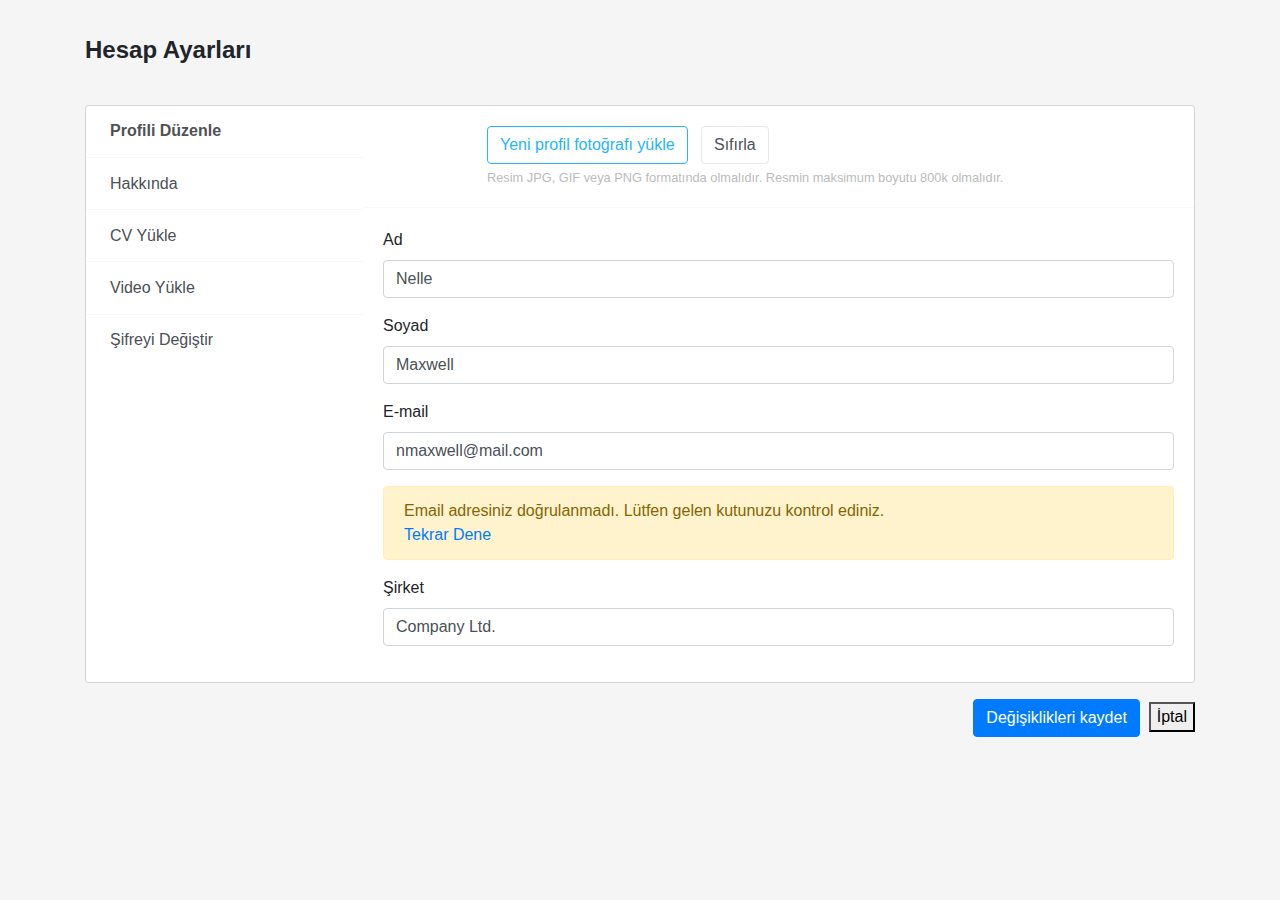
==== edit_profil.html @ 7c149d92 "Update edit_profil.html" ====
<!DOCTYPE html>
<html lang="en">
  <head>
    <meta charset="utf-8" />
    <!--  This file has been downloaded from bootdey.com @bootdey on twitter -->
    <!--  All snippets are MIT license http://bootdey.com/license -->
    <title>Hesap Ayarları</title>
    <meta name="viewport" content="width=device-width, initial-scale=1" />
    <script src="https://code.jquery.com/jquery-1.10.2.min.js"></script>
    <link
      href="https://cdn.jsdelivr.net/npm/bootstrap@4.5.0/dist/css/bootstrap.min.css"
      rel="stylesheet"
    />
    <script src="https://cdn.jsdelivr.net/npm/bootstrap@4.5.0/dist/js/bootstrap.bundle.min.js"></script>
  </head>

  <body>
    <div class="container light-style flex-grow-1 container-p-y">
      <h4 class="font-weight-bold py-3 mb-4">Hesap Ayarları</h4>

      <div class="card overflow-hidden">
        <div class="row no-gutters row-bordered row-border-light">
          <div class="col-md-3 pt-0">
            <div class="list-group list-group-flush account-settings-links">
              <a
                class="list-group-item list-group-item-action active"
                data-toggle="list"
                href="#account-general"
                >Profili Düzenle</a
              >
              <a
                class="list-group-item list-group-item-action"
                data-toggle="list"
                href="#account-info"
                >Hakkında</a
              >
              <a
                class="list-group-item list-group-item-action"
                data-toggle="list"
                href="#account-cv"
                >CV Yükle</a
              >
              <a
                class="list-group-item list-group-item-action"
                data-toggle="list"
                href="#account-video"
                >Video Yükle</a
              >
              <a
                class="list-group-item list-group-item-action"
                data-toggle="list"
                href="#account-change-password"
                >Şifreyi Değiştir</a
              >
            </div>
          </div>
          <div class="col-md-9">
            <div class="tab-content">
              <div class="tab-pane fade active show" id="account-general">
                <div class="card-body media align-items-center">
                  <img
                    src="https://bootdey.com/img/Content/avatar/avatar1.png"
                    alt=""
                    class="d-block ui-w-80"
                  />
                  <div class="media-body ml-4">
                    <label class="btn btn-outline-primary">
                      Yeni profil fotoğrafı yükle
                      <input type="file" class="account-settings-fileinput" />
                    </label>
                    &nbsp;
                    <button type="button" class="btn btn-default md-btn-flat">
                      Sıfırla
                    </button>

                    <div class="text-light small mt-1">
                      Resim JPG, GIF veya PNG formatında olmalıdır. Resmin
                      maksimum boyutu 800k olmalıdır.
                    </div>
                  </div>
                </div>
                <hr class="border-light m-0" />

                <div class="card-body">
                  <div class="form-group">
                    <label class="form-label">Ad</label>
                    <input type="text" class="form-control" value="Nelle" />
                  </div>
                  <div class="form-group">
                    <label class="form-label">Soyad</label>
                    <input type="text" class="form-control" value="Maxwell" />
                  </div>
                  <div class="form-group">
                    <label class="form-label">E-mail</label>
                    <input
                      type="text"
                      class="form-control mb-1"
                      value="nmaxwell@mail.com"
                    />
                    <div class="alert alert-warning mt-3">
                      Email adresiniz doğrulanmadı. Lütfen gelen kutunuzu
                      kontrol ediniz.<br />
                      <a href="javascript:void(0)">Tekrar Dene</a>
                    </div>
                  </div>
                  <div class="form-group">
                    <label class="form-label">Şirket</label>
                    <input
                      type="text"
                      class="form-control"
                      value="Company Ltd."
                    />
                  </div>
                </div>
              </div>
              <div class="tab-pane fade" id="account-change-password">
                <div class="card-body pb-2">
                  <div class="form-group">
                    <label class="form-label">Geçerli şifre</label>
                    <input type="password" class="form-control" />
                  </div>

                  <div class="form-group">
                    <label class="form-label">Yeni şifre</label>
                    <input type="password" class="form-control" />
                  </div>

                  <div class="form-group">
                    <label class="form-label"
                      >Yeni şifre'yi tekrar giriniz.</label
                    >
                    <input type="password" class="form-control" />
                  </div>
                </div>
              </div>
              <div class="tab-pane fade" id="account-cv">
                <div class="card-body pb-2">
                  <div class="cv-body bd1">
                    <div class="form-group">
                      <label class="form-label"
                        >Lütfen CV dilini seçiniz.</label
                      >
                      <select class="custom-select">
                        <option>Almanca</option>
                        <option>Arapça</option>
                        <option>Çince</option>
                        <option>Fransızca</option>
                        <option>İngilizce</option>
                        <option>İspanyolca</option>
                        <option>İtalyanca</option>
                        <option>Japonca</option>
                        <option selected="">Türkçe</option>
                        <option>Korece</option>
                        <option>Portekizce</option>
                        <option>Rusça</option>
                        <option selected="">Türkçe</option>
                      </select>
                    </div>

                    <label class="btn btn-outline-primary">
                      Yeni CV yükle
                      <input type="file" class="account-settings-fileinput" />
                    </label>
                    &nbsp;
                    <button type="button" class="btn btn-default md-btn-flat">
                      İptal
                    </button>

                    <div class="text-light small mt-1">
                      CV'nin formatı PDF veya Word olmalıdır.
                    </div>
                  </div>
                </div>
              </div>
              <div class="tab-pane fade" id="account-video">
                <div class="card-body pb-2">
                  <div class="cv-body bd1">
                    <label class="btn btn-outline-primary">
                      Yeni Video yükle
                      <input type="file" class="account-settings-fileinput" />
                    </label>
                    &nbsp;
                    <button type="button" class="btn btn-default md-btn-flat">
                      İptal
                    </button>

                    <div class="text-light small mt-1">
                      Video'nun formatı mp3 veya mp4 olmalıdır.Maksimum video
                      boyutu 10mb olsun.
                    </div>
                  </div>
                </div>
              </div>
              <div class="tab-pane fade" id="account-info">
                <div class="card-body pb-2">
                  <div class="form-group">
                    <label class="form-label">Biografi</label>
                    <textarea class="form-control" rows="5">
Lorem ipsum dolor sit amet, consectetur adipiscing elit. Mauris nunc arcu, dignissim sit amet sollicitudin iaculis, vehicula id urna. Sed luctus urna nunc. Donec fermentum, magna sit amet rutrum pretium, turpis dolor molestie diam, ut lacinia diam risus eleifend sapien. Curabitur ac nibh nulla. Maecenas nec augue placerat, viverra tellus non, pulvinar risus.</textarea
                    >
                  </div>
                  <div class="form-group">
                    <label class="form-label">Doğum tarihi</label>
                    <input
                      type="text"
                      class="form-control"
                      value="May 3, 1995"
                    />
                  </div>
                </div>
                <hr class="border-light m-0" />
                <div class="card-body pb-2">
                  <h6 class="mb-4">İletişim</h6>
                  <div class="form-group">
                    <label class="form-label">Telefon</label>
                    <input
                      type="text"
                      class="form-control"
                      value="+0 (123) 456 7891"
                    />
                  </div>
                </div>
              </div>
            </div>
          </div>
        </div>
      </div>

      <div class="text-right mt-3">
        <button type="button" class="btn btn-primary">
          Değişiklikleri kaydet</button
        >&nbsp;
        <button type="button" onclick="window.close();" class="cancelbtn">
          İptal
        </button>
      </div>
    </div>

    <style type="text/css">
      body {
        background: #f5f5f5;
        margin-top: 20px;
      }

      .ui-w-80 {
        width: 80px !important;
        height: auto;
      }

      .btn-default {
        border-color: rgba(24, 28, 33, 0.1);
        background: rgba(0, 0, 0, 0);
        color: #4e5155;
      }

      label.btn {
        margin-bottom: 0;
      }

      .btn-outline-primary {
        border-color: #26b4ff;
        background: transparent;
        color: #26b4ff;
      }

      .btn {
        cursor: pointer;
      }

      .text-light {
        color: #babbbc !important;
      }

      .btn-facebook {
        border-color: rgba(0, 0, 0, 0);
        background: #3b5998;
        color: #fff;
      }

      .btn-instagram {
        border-color: rgba(0, 0, 0, 0);
        background: #000;
        color: #fff;
      }

      .card {
        background-clip: padding-box;
        box-shadow: 0 1px 4px rgba(24, 28, 33, 0.012);
      }

      .row-bordered {
        overflow: hidden;
      }

      .account-settings-fileinput {
        position: absolute;
        visibility: hidden;
        width: 1px;
        height: 1px;
        opacity: 0;
      }

      .account-settings-links .list-group-item.active {
        font-weight: bold !important;
      }

      html:not(.dark-style) .account-settings-links .list-group-item.active {
        background: transparent !important;
      }

      .account-settings-multiselect ~ .select2-container {
        width: 100% !important;
      }

      .light-style .account-settings-links .list-group-item {
        padding: 0.85rem 1.5rem;
        border-color: rgba(24, 28, 33, 0.03) !important;
      }

      .light-style .account-settings-links .list-group-item.active {
        color: #4e5155 !important;
      }

      .material-style .account-settings-links .list-group-item {
        padding: 0.85rem 1.5rem;
        border-color: rgba(24, 28, 33, 0.03) !important;
      }

      .material-style .account-settings-links .list-group-item.active {
        color: #4e5155 !important;
      }

      .dark-style .account-settings-links .list-group-item {
        padding: 0.85rem 1.5rem;
        border-color: rgba(255, 255, 255, 0.03) !important;
      }

      .dark-style .account-settings-links .list-group-item.active {
        color: #fff !important;
      }

      .light-style .account-settings-links .list-group-item.active {
        color: #4e5155 !important;
      }

      .light-style .account-settings-links .list-group-item {
        padding: 0.85rem 1.5rem;
        border-color: rgba(24, 28, 33, 0.03) !important;
      }
    </style>

    <script type="text/javascript"></script>
  </body>
</html>
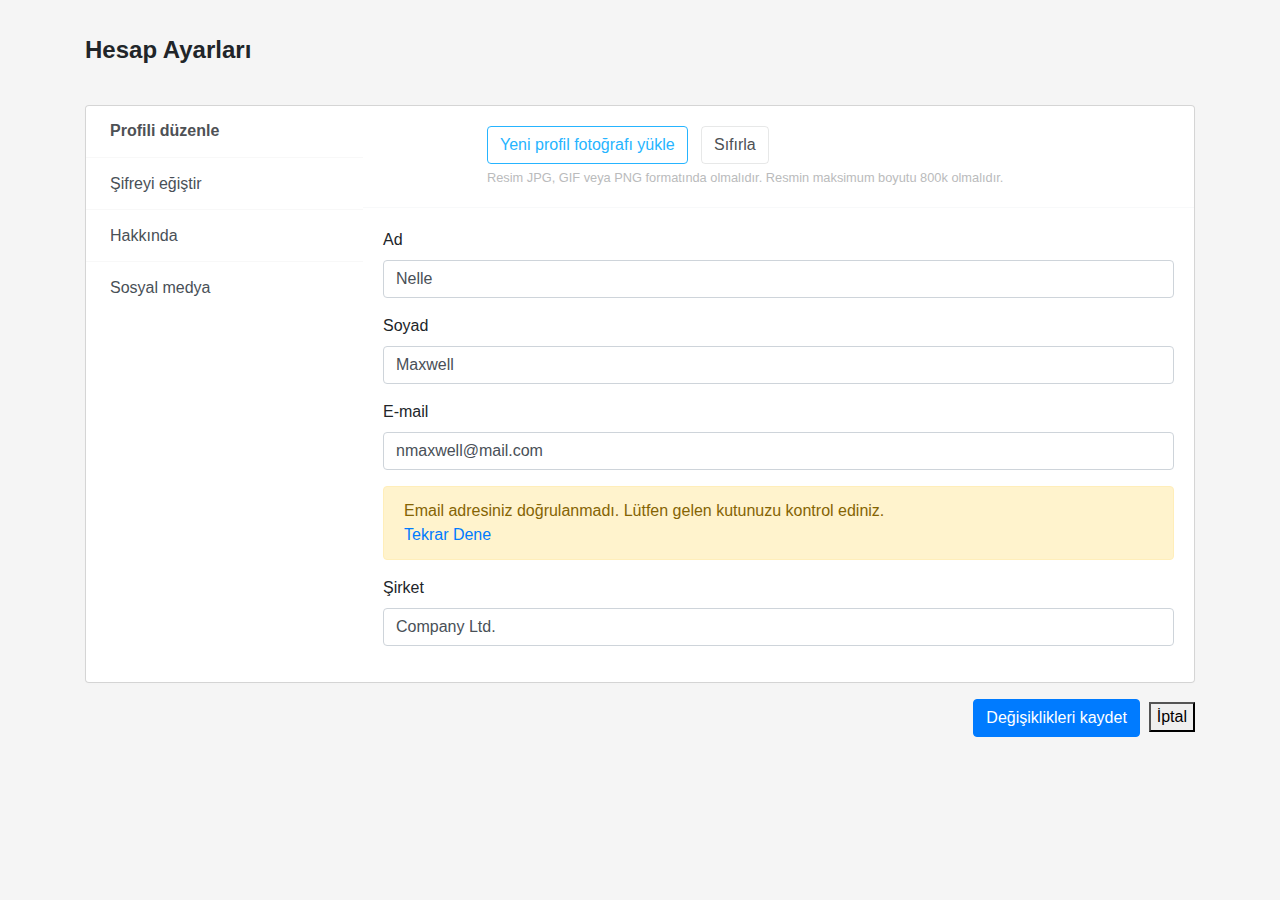
==== commit 94366e87: "Merge branch 'login' of https://github.com/YNS2121/Database-Project into login" ====
--- a/edit_profil.html
+++ b/edit_profil.html
@@ -13,7 +13,6 @@
     />
     <script src="https://cdn.jsdelivr.net/npm/bootstrap@4.5.0/dist/js/bootstrap.bundle.min.js"></script>
   </head>
-
   <body>
     <div class="container light-style flex-grow-1 container-p-y">
       <h4 class="font-weight-bold py-3 mb-4">Hesap Ayarları</h4>
@@ -26,7 +25,13 @@
                 class="list-group-item list-group-item-action active"
                 data-toggle="list"
                 href="#account-general"
-                >Profili Düzenle</a
+                >Profili düzenle</a
+              >
+              <a
+                class="list-group-item list-group-item-action"
+                data-toggle="list"
+                href="#account-change-password"
+                >Şifreyi eğiştir</a
               >
               <a
                 class="list-group-item list-group-item-action"
@@ -37,20 +42,8 @@
               <a
                 class="list-group-item list-group-item-action"
                 data-toggle="list"
-                href="#account-cv"
-                >CV Yükle</a
-              >
-              <a
-                class="list-group-item list-group-item-action"
-                data-toggle="list"
-                href="#account-video"
-                >Video Yükle</a
-              >
-              <a
-                class="list-group-item list-group-item-action"
-                data-toggle="list"
-                href="#account-change-password"
-                >Şifreyi Değiştir</a
+                href="#account-social-links"
+                >Sosyal medya</a
               >
             </div>
           </div>
@@ -133,64 +126,6 @@
                   </div>
                 </div>
               </div>
-              <div class="tab-pane fade" id="account-cv">
-                <div class="card-body pb-2">
-                  <div class="cv-body bd1">
-                    <div class="form-group">
-                      <label class="form-label"
-                        >Lütfen CV dilini seçiniz.</label
-                      >
-                      <select class="custom-select">
-                        <option>Almanca</option>
-                        <option>Arapça</option>
-                        <option>Çince</option>
-                        <option>Fransızca</option>
-                        <option>İngilizce</option>
-                        <option>İspanyolca</option>
-                        <option>İtalyanca</option>
-                        <option>Japonca</option>
-                        <option selected="">Türkçe</option>
-                        <option>Korece</option>
-                        <option>Portekizce</option>
-                        <option>Rusça</option>
-                        <option selected="">Türkçe</option>
-                      </select>
-                    </div>
-
-                    <label class="btn btn-outline-primary">
-                      Yeni CV yükle
-                      <input type="file" class="account-settings-fileinput" />
-                    </label>
-                    &nbsp;
-                    <button type="button" class="btn btn-default md-btn-flat">
-                      İptal
-                    </button>
-
-                    <div class="text-light small mt-1">
-                      CV'nin formatı PDF veya Word olmalıdır.
-                    </div>
-                  </div>
-                </div>
-              </div>
-              <div class="tab-pane fade" id="account-video">
-                <div class="card-body pb-2">
-                  <div class="cv-body bd1">
-                    <label class="btn btn-outline-primary">
-                      Yeni Video yükle
-                      <input type="file" class="account-settings-fileinput" />
-                    </label>
-                    &nbsp;
-                    <button type="button" class="btn btn-default md-btn-flat">
-                      İptal
-                    </button>
-
-                    <div class="text-light small mt-1">
-                      Video'nun formatı mp3 veya mp4 olmalıdır.Maksimum video
-                      boyutu 10mb olsun.
-                    </div>
-                  </div>
-                </div>
-              </div>
               <div class="tab-pane fade" id="account-info">
                 <div class="card-body pb-2">
                   <div class="form-group">
@@ -207,6 +142,16 @@
                       value="May 3, 1995"
                     />
                   </div>
+                  <div class="form-group">
+                    <label class="form-label">Ülke</label>
+                    <select class="custom-select">
+                      <option>USA</option>
+                      <option selected="">Canada</option>
+                      <option>UK</option>
+                      <option>Germany</option>
+                      <option>France</option>
+                    </select>
+                  </div>
                 </div>
                 <hr class="border-light m-0" />
                 <div class="card-body pb-2">
@@ -217,6 +162,46 @@
                       type="text"
                       class="form-control"
                       value="+0 (123) 456 7891"
+                    />
+                  </div>
+                  <div class="form-group">
+                    <label class="form-label">Website</label>
+                    <input type="text" class="form-control" value="" />
+                  </div>
+                </div>
+              </div>
+              <div class="tab-pane fade" id="account-social-links">
+                <div class="card-body pb-2">
+                  <div class="form-group">
+                    <label class="form-label">Twitter</label>
+                    <input
+                      type="text"
+                      class="form-control"
+                      value="https://twitter.com/user"
+                    />
+                  </div>
+                  <div class="form-group">
+                    <label class="form-label">Facebook</label>
+                    <input
+                      type="text"
+                      class="form-control"
+                      value="https://www.facebook.com/user"
+                    />
+                  </div>
+                  <div class="form-group">
+                    <label class="form-label">Google+</label>
+                    <input type="text" class="form-control" value="" />
+                  </div>
+                  <div class="form-group">
+                    <label class="form-label">LinkedIn</label>
+                    <input type="text" class="form-control" value="" />
+                  </div>
+                  <div class="form-group">
+                    <label class="form-label">Instagram</label>
+                    <input
+                      type="text"
+                      class="form-control"
+                      value="https://www.instagram.com/user"
                     />
                   </div>
                 </div>
@@ -299,50 +284,39 @@
         height: 1px;
         opacity: 0;
       }
-
       .account-settings-links .list-group-item.active {
         font-weight: bold !important;
       }
-
       html:not(.dark-style) .account-settings-links .list-group-item.active {
         background: transparent !important;
       }
-
       .account-settings-multiselect ~ .select2-container {
         width: 100% !important;
       }
-
       .light-style .account-settings-links .list-group-item {
         padding: 0.85rem 1.5rem;
         border-color: rgba(24, 28, 33, 0.03) !important;
       }
-
       .light-style .account-settings-links .list-group-item.active {
         color: #4e5155 !important;
       }
-
       .material-style .account-settings-links .list-group-item {
         padding: 0.85rem 1.5rem;
         border-color: rgba(24, 28, 33, 0.03) !important;
       }
-
       .material-style .account-settings-links .list-group-item.active {
         color: #4e5155 !important;
       }
-
       .dark-style .account-settings-links .list-group-item {
         padding: 0.85rem 1.5rem;
         border-color: rgba(255, 255, 255, 0.03) !important;
       }
-
       .dark-style .account-settings-links .list-group-item.active {
         color: #fff !important;
       }
-
       .light-style .account-settings-links .list-group-item.active {
         color: #4e5155 !important;
       }
-
       .light-style .account-settings-links .list-group-item {
         padding: 0.85rem 1.5rem;
         border-color: rgba(24, 28, 33, 0.03) !important;
